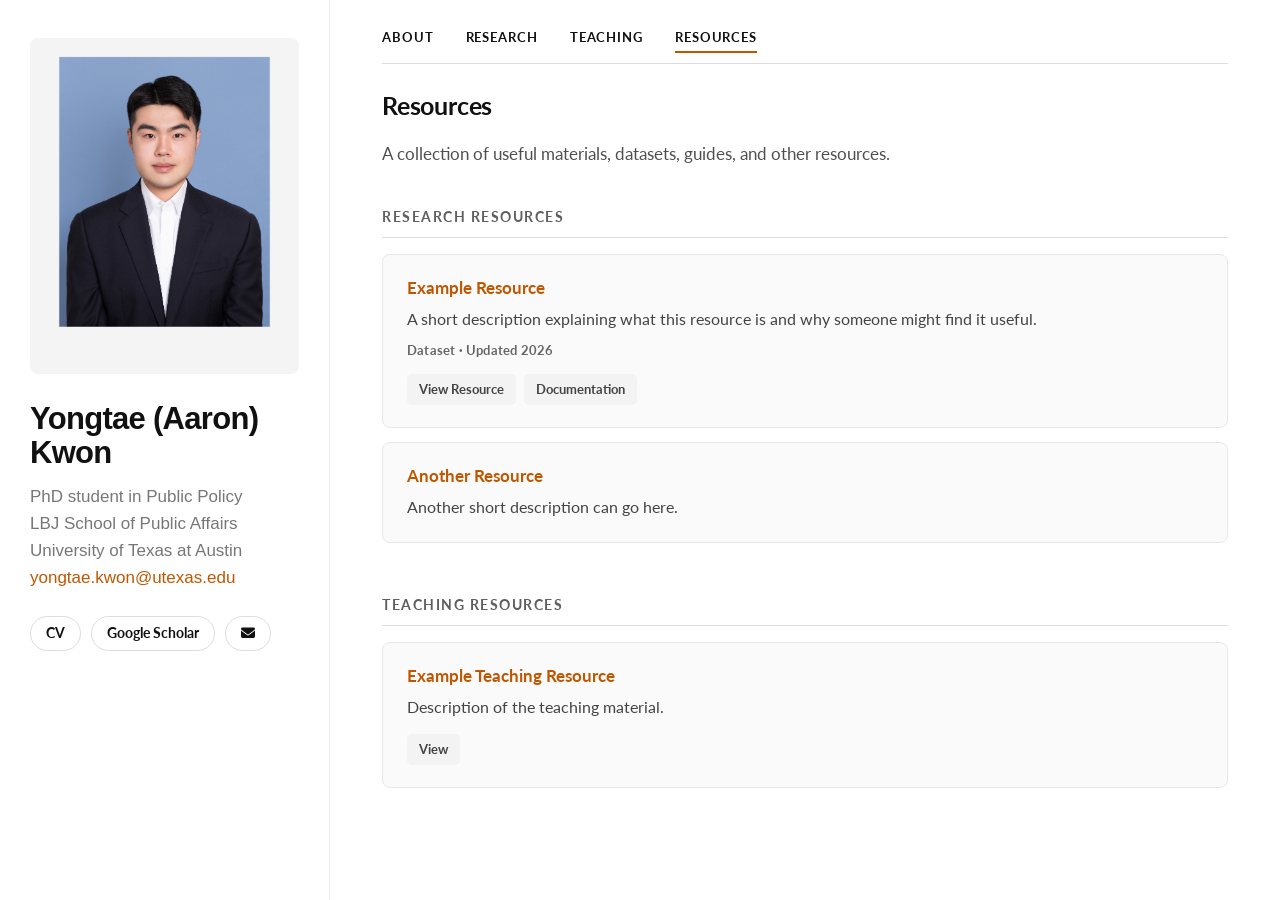
==== resources.html @ 686563e6 "Create resources.html" ====
<!DOCTYPE html>
<html lang="en">

<head>
  <meta charset="UTF-8" />
  <meta name="viewport" content="width=device-width, initial-scale=1.0" />
  <link
  rel="stylesheet"
  href="https://cdnjs.cloudflare.com/ajax/libs/font-awesome/6.5.2/css/all.min.css"
  />

  <link
    rel="icon"
    type="image/png"
    href="./assets/favicon.png"
  />

  <title>Yongtae (Aaron) Kwon</title>

  <link rel="stylesheet" href="style.css" />
</head>

<body>

  <main class="page">

    <!-- =====================================================
         LEFT PROFILE PANEL
    ====================================================== -->

    <header class="hero">

      <!-- Profile Photo -->

      <div class="photo-wrap">
        <img
          src="assets/profile2.png"
          alt="Profile photo"
          class="profile-photo"
        />
      </div>


      <!-- Intro / Credentials -->

      <div class="intro">

        <h1>
          Yongtae (Aaron) Kwon
        </h1>

        <p class="role">
          PhD student in Public Policy
        </p>

        <p class="institution">
          LBJ School of Public Affairs
        </p>

        <p class="institution">
          University of Texas at Austin
        </p>
        <p class="institution">
          <a href="mailto:yongtae.kwon@utexas.edu">yongtae.kwon@utexas.edu</a>    
        </p>



        <!-- Contact Buttons -->

        <div class="contact">

          <div class="contact-buttons">

            <a
              class="contact-button"
              href="assets/Yongtae_Kwon_CV.pdf"
              target="_blank"
              rel="noopener"
            >
              CV
            </a>

            <a
              class="contact-button"
              href="https://scholar.google.com/..."
              target="_blank"
              rel="noopener"
            >
              Google Scholar
            </a>

 <a
              class="contact-button"
              href="mailto:yongtae.kwon@utexas.edu"
              target="_blank"
              rel="noopener"
            >
         <i class="fa-solid fa-envelope"></i>
            </a>
          
            
          </div>

        </div>

      </div>

    </header>


    <!-- =====================================================
         RIGHT SCROLLABLE CONTENT PANEL — RESOURCES
    ====================================================== -->

    <div class="content-panel slate resources-slate">

      <nav class="nav">
        <a href="main.html#about">About</a>
        <a href="main.html#research">Research</a>
        <a href="main.html#teaching">Teaching</a>
        <a href="resources.html" aria-current="page">Resources</a>
      </nav>

      <section id="resources">

        <h2>Resources</h2>

        <p class="resources-intro">
          A collection of useful materials, datasets, guides, and other resources.
        </p>

        <!-- =========================================
             RESEARCH RESOURCES
        ========================================== -->

        <div class="resource-group">

          <h3 class="resource-group-title">
            Research Resources
          </h3>

          <ul class="resource-list">

            <!-- RESOURCE 1 -->
            <li class="resource-card">

              <h4 class="resource-title">
                <a href="#">
                  Example Resource
                </a>
              </h4>

              <p class="resource-description">
                A short description explaining what this resource is
                and why someone might find it useful.
              </p>

              <p class="resource-meta">
                Dataset · Updated 2026
              </p>

              <div class="resource-actions">
                <a class="resource-button" href="#">
                  View Resource
                </a>

                <a class="resource-button" href="#">
                  Documentation
                </a>
              </div>

            </li>

            <!-- RESOURCE 2 -->
            <li class="resource-card">

              <h4 class="resource-title">
                <a href="#">
                  Another Resource
                </a>
              </h4>

              <p class="resource-description">
                Another short description can go here.
              </p>

            </li>

          </ul>

        </div>

        <!-- =========================================
             TEACHING RESOURCES
        ========================================== -->

        <div class="resource-group">

          <h3 class="resource-group-title">
            Teaching Resources
          </h3>

          <ul class="resource-list">

            <!-- RESOURCE 1 -->
            <li class="resource-card">

              <h4 class="resource-title">
                <a href="#">
                  Example Teaching Resource
                </a>
              </h4>

              <p class="resource-description">
                Description of the teaching material.
              </p>

              <div class="resource-actions">
                <a class="resource-button" href="#">
                  View
                </a>
              </div>

            </li>

          </ul>

        </div>

      </section>

    </div>

  </main>

</body>

</html>
---- style.css ----
@import url('https://fonts.googleapis.com/css2?family=Lato:wght@400;700&display=swap');

:root {
  --text: #111111;
  --muted: #777777;
  --credential: #777777;

  --link: #BF5700;
  --link-soft: rgba(191, 87, 0, 0.08);

  --border: #dddddd;
  --bg: #ffffff;

  --research-line: #dedede;

  --sidebar-width: 330px;

  /* Teaching */
  --teaching-box: #f3f3f3;
  --teaching-box-text: #444444;
  --teaching-hover: #07182d;
  --teaching-line: #eeeeee;

  /* Resources */
  --resource-card-bg: #fafafa;
  --resource-card-border: #e7e7e7;
  --resource-meta: #666666;
}

/* =========================================================
   GLOBAL
========================================================= */

* {
  box-sizing: border-box;
}

html {
  scroll-behavior: smooth;
}

html,
body {
  margin: 0;
  width: 100%;
  height: 100%;
}

body {
  overflow: hidden;

  background: var(--bg);
  color: var(--text);

  font-family: "Lato", Arial, sans-serif;
  font-size: 18px;
  font-weight: 400;
  line-height: 1.45;
}

/* =========================================================
   MAIN TWO-COLUMN ARCHITECTURE
   Used by BOTH index.html and resources.html
========================================================= */

.page {
  display: grid;
  grid-template-columns: var(--sidebar-width) minmax(0, 1fr);

  width: 100%;
  max-width: 1280px;
  height: 100vh;

  margin: 0 auto;
  padding: 0;
}

/* =========================================================
   LEFT PROFILE PANEL
========================================================= */

.hero {
  display: flex;
  flex-direction: column;

  width: 100%;
  height: 100vh;

  padding: 38px 30px 40px;

  overflow-y: auto;

  border-right: 1px solid #eeeeee;

  background: #ffffff;
}

/* =========================================================
   PROFILE PHOTO
========================================================= */

.photo-wrap {
  width: 100%;
  max-width: 270px;

  aspect-ratio: 4 / 5;

  margin: 0 0 28px;

  padding: 0;

  overflow: hidden;

  border-radius: 8px;

  background: #f4f4f4;
}

.profile-photo {
  display: block;

  width: 100%;
  height: 100%;

  object-fit: cover;
  object-position: center top;

  border-radius: 8px;
}

/* =========================================================
   INTRO
========================================================= */

.intro {
  width: 100%;
}

/* =========================================================
   NAME
========================================================= */

h1 {
  margin: 0 0 17px;

  font-family:
    "Helvetica Neue",
    Helvetica,
    Arial,
    sans-serif;

  font-size: 31px;
  font-weight: 700;

  line-height: 1.08;

  letter-spacing: -0.7px;

  color: var(--text);
}

/* =========================================================
   CREDENTIALS
========================================================= */

.role,
.institution {
  margin: 0 0 4px;

  font-family:
    "Helvetica Neue",
    Helvetica,
    Arial,
    sans-serif;

  font-size: 17px;
  font-weight: 400;

  line-height: 1.35;

  color: var(--credential);
}

.institution:last-of-type {
  margin-bottom: 0;
}

/* =========================================================
   LEFT PANEL CONTACT / BUTTON AREA
========================================================= */

.contact {
  margin: 26px 0 0;

  font-family: "Lato", Arial, sans-serif;
}

/* =========================================================
   CONTACT BUTTONS
========================================================= */

.contact-buttons {
  display: flex;
  flex-direction: row;
  flex-wrap: wrap;
  align-items: center;

  gap: 10px;

  width: 100%;
  margin-top: 0;
}

.contact-button,
.contact-button:visited {
  display: inline-block;

  padding: 8px 15px;

  border: 1.5px solid var(--border);
  border-radius: 999px;

  background: #ffffff;

  color: var(--text) !important;

  font-family: "Lato", Arial, sans-serif;
  font-size: 14px;
  font-weight: 700;

  line-height: 1.2;

  text-decoration: none !important;

  cursor: pointer;

  transition:
    border-color 0.18s ease,
    background-color 0.18s ease,
    color 0.18s ease;
}

.contact-button:hover {
  border-color: var(--link);

  background: var(--link-soft);

  color: var(--link) !important;

  text-decoration: none !important;
}

.contact-button:focus-visible {
  outline: 2px solid var(--link);
  outline-offset: 3px;
}

.contact-button:active {
  border-color: var(--link);

  background: rgba(191, 87, 0, 0.12);

  color: var(--link) !important;
}

/* =========================================================
   GENERAL LINKS
========================================================= */

a,
a:visited,
a:active {
  color: var(--link);

  text-decoration: none;
}

a:hover {
  color: var(--link);

  text-decoration: underline;
}

/* =========================================================
   RIGHT CONTENT PANEL / SLATE
========================================================= */

.content-panel,
.slate {
  position: relative;

  min-width: 0;
  height: 100vh;

  overflow-y: auto;
  overflow-x: hidden;

  padding: 0 52px 80px;

  background: var(--bg);

  scroll-behavior: smooth;
}

/*
  Optional semantic class:
  <main class="content-panel slate home-slate">...</main>
  <main class="content-panel slate resources-slate">...</main>
*/

.home-slate,
.resources-slate {
  min-width: 0;
}

/* =========================================================
   STICKY NAVIGATION
========================================================= */

.nav {
  position: sticky;
  top: 0;
  z-index: 100;

  display: flex;
  align-items: center;
  flex-wrap: wrap;

  gap: 32px;

  margin: 0 0 26px;

  padding: 26px 0 10px;

  border-bottom: 1px solid var(--border);

  background: rgba(255, 255, 255, 0.96);

  backdrop-filter: blur(8px);

  font-family: "Lato", Arial, sans-serif;
}

.nav a,
.nav a:visited,
.nav a:active {
  position: relative;

  display: inline-block;

  padding: 5px 0 9px;

  color: var(--text) !important;

  font-family: "Lato", Arial, sans-serif;

  font-size: 13px;
  font-weight: 700;

  line-height: 1;

  letter-spacing: 0.9px;

  text-transform: uppercase;

  white-space: nowrap;

  text-decoration: none !important;
}

.nav a::after {
  content: "";

  position: absolute;

  left: 0;
  bottom: 0;

  width: 100%;
  height: 2px;

  background: var(--link);

  transform: scaleX(0);
  transform-origin: left center;

  transition: transform 0.18s ease;
}

.nav a:hover {
  color: var(--text) !important;

  text-decoration: none !important;
}

.nav a:hover::after,
.nav a:focus-visible::after,
.nav a[aria-current="page"]::after,
.nav a[aria-current="location"]::after {
  transform: scaleX(1);
}

.nav a:focus-visible {
  outline: none;
}

/* =========================================================
   ALL SECTIONS
========================================================= */

section {
  display: block;

  width: 100%;

  margin: 0 0 90px;

  padding: 0;

  font-family: "Lato", Arial, sans-serif;

  scroll-margin-top: 100px;
}

/* =========================================================
   SECTION HEADINGS
========================================================= */

section > h2,
h2 {
  width: 100%;

  margin: 0 0 28px;

  padding: 0;

  border: none;

  font-family: "Lato", Arial, sans-serif;

  font-size: 25px;
  font-weight: 700;

  line-height: 1.2;

  letter-spacing: -0.2px;

  color: var(--text);
}

h3 {
  font-family: "Lato", Arial, sans-serif;

  font-size: 18px;
  font-weight: 400;

  line-height: 1.35;

  margin: 0 0 4px;
}

/* =========================================================
   BIO
========================================================= */

#about {
  font-family: "Lato", Arial, sans-serif;
}

#about > p {
  max-width: 760px;
}

#about p:first-of-type {
  margin-top: 0;
}

/* =========================================================
   BIO GRID
========================================================= */

.bio-grid {
  display: grid;

  grid-template-columns: 0.85fr 1.15fr;

  gap: 58px;

  margin-top: 70px;
}

/* =========================================================
   BIO COLUMN HEADINGS
========================================================= */

.bio-heading {
  margin: 0 0 20px;

  font-family: "Lato", Arial, sans-serif;

  font-size: 14px;
  font-weight: 700;

  line-height: 1.2;

  letter-spacing: 1.5px;

  text-transform: uppercase;

  color: #5f5f5f;
}

/* =========================================================
   RESEARCH INTERESTS
========================================================= */

.bio-list {
  margin: 0;

  padding-left: 22px;
}

.bio-list li {
  margin-bottom: 13px;

  font-family: "Lato", Arial, sans-serif;

  font-size: 17px;
  font-weight: 400;

  line-height: 1.4;

  color: var(--text);
}

/* =========================================================
   EDUCATION
========================================================= */

.education-list {
  margin: 0;

  padding-left: 22px;
}

.education-list li {
  margin-bottom: 17px;

  font-family: "Lato", Arial, sans-serif;

  font-size: 17px;

  line-height: 1.35;

  color: var(--text);
}

.degree-line {
  margin-bottom: 4px;
}

.degree-line strong {
  font-weight: 700;
}

.school-line {
  color: #666666;

  font-size: 16px;

  line-height: 1.35;
}

/* =========================================================
   RESEARCH
========================================================= */

#research {
  font-family: "Lato", Arial, sans-serif;
}

/* =========================================================
   RESEARCH SUBSECTION TITLES
========================================================= */

.research-group-title {
  margin: 58px 0 0;

  padding-bottom: 11px;

  border-bottom: 1px solid var(--research-line);

  color: #5f5f5f;

  font-family: "Lato", Arial, sans-serif;

  font-size: 14px;
  font-weight: 700;

  line-height: 1.2;

  letter-spacing: 1.5px;

  text-transform: uppercase;
}

#research > h2 + .research-group-title {
  margin-top: 38px;
}

/* =========================================================
   RESEARCH LIST
========================================================= */

.research-list {
  width: 100%;

  margin: 0;

  padding: 0;

  border-top: none;
}

/* =========================================================
   RESEARCH ITEM
========================================================= */

.research-item {
  margin: 0;

  border: none;
  border-bottom: 1px solid var(--research-line);

  background: transparent;
}

.research-item > summary {
  list-style: none;
}

.research-item > summary::-webkit-details-marker {
  display: none;
}

/* =========================================================
   RESEARCH SUMMARY
========================================================= */

.research-summary {
  position: relative;

  display: block;

  width: 100%;

  padding: 23px 42px 23px 0;

  cursor: pointer;

  user-select: none;
}

/* =========================================================
   PAPER TITLE
========================================================= */

.research-title {
  margin: 0 0 9px;

  font-family: "Lato", Arial, sans-serif;

  font-size: 17px;
  font-weight: 700;

  line-height: 1.35;
}

.research-title a,
.research-title a:visited {
  color: var(--link);

  text-decoration: none;
}

.research-title a:hover {
  color: var(--link);

  text-decoration: underline;
  text-underline-offset: 3px;
}

/* =========================================================
   RESEARCH META
========================================================= */

.research-meta {
  display: flex;
  flex-wrap: wrap;

  align-items: baseline;

  gap: 0;

  margin: 0;

  color: #606060;

  font-family: "Lato", Arial, sans-serif;

  font-size: 15px;
  font-weight: 400;

  line-height: 1.5;
}

.research-journal {
  color: #555555;

  font-weight: 700;
}

.research-citation {
  color: #606060;

  font-weight: 400;
}

.research-authors {
  margin-left: 11px;

  color: #606060;

  font-weight: 400;
}

.research-year,
.research-separator {
  display: none;
}

/* =========================================================
   RESEARCH STATUS BADGE
========================================================= */

.research-status {
  display: inline-block;

  margin-left: 16px;
  padding: 5px 10px;

  border-radius: 5px;

  background: var(--link-soft);

  color: var(--link);

  font-family: "Lato", Arial, sans-serif;

  font-size: 12px;
  font-weight: 700;

  line-height: 1;

  letter-spacing: 1px;
  text-transform: uppercase;

  white-space: nowrap;

  vertical-align: middle;
}

/* =========================================================
   CHEVRON
========================================================= */

.research-summary::after {
  content: "";

  position: absolute;

  top: 50%;
  right: 6px;

  width: 10px;
  height: 10px;

  border-right: 2.5px solid var(--link);
  border-bottom: 2.5px solid var(--link);

  transform: translateY(-70%) rotate(45deg);

  transform-origin: center;

  transition: transform 0.18s ease;
}

.research-item[open] > .research-summary::after {
  transform: translateY(-25%) rotate(225deg);
}

/* =========================================================
   ABSTRACT
========================================================= */

.research-abstract {
  margin: 0 0 24px;

  padding: 5px 22px 4px;

  border-left: 3px solid #eeeeee;

  color: #333333;

  font-family: "Lato", Arial, sans-serif;

  font-size: 16px;
  font-weight: 400;

  line-height: 1.65;
}

.research-abstract-label {
  display: block;

  margin: 0 0 11px;

  color: #5d5d5d;

  font-size: 12px;
  font-weight: 700;

  line-height: 1;

  letter-spacing: 1.4px;

  text-transform: uppercase;
}

.research-abstract p {
  margin: 0;
}

/* =========================================================
   OPTIONAL RESEARCH LINKS
========================================================= */

.research-links {
  display: flex;
  flex-wrap: wrap;

  gap: 12px;

  margin-top: 14px;
}

.research-links a {
  color: var(--link);

  font-size: 14px;
  font-weight: 700;

  text-decoration: none;
}

.research-links a:hover {
  text-decoration: underline;
}

/* =========================================================
   TEACHING
========================================================= */

#teaching {
  font-family: "Lato", Arial, sans-serif;
}

.teaching-courses {
  width: 100%;

  margin: 0;
  padding: 0;

  border-top: 1px solid var(--teaching-line);
}

.teaching-course {
  display: grid;

  grid-template-columns: 165px minmax(0, 1fr);

  gap: 24px;

  padding: 28px 0;

  border-bottom: 1px solid var(--teaching-line);
}

/* =========================================================
   SEMESTER COLUMN
========================================================= */

.teaching-semesters {
  display: flex;
  flex-direction: column;

  gap: 9px;

  padding-right: 22px;

  border-right: 3px solid #eeeeee;
}

.semester-link,
.semester-link:visited {
  display: block;

  width: 100%;

  padding: 8px 12px;

  border-radius: 5px;

  background: var(--teaching-box);

  color: var(--teaching-box-text) !important;

  font-family: "Lato", Arial, sans-serif;

  font-size: 14px;
  font-weight: 700;

  line-height: 1.15;

  text-align: center;

  text-decoration: none !important;

  white-space: nowrap;

  transition:
    background-color 0.16s ease,
    color 0.16s ease;
}

.semester-link:hover {
  background: var(--teaching-hover);

  color: #ffffff !important;

  text-decoration: none !important;
}

.semester-link:focus-visible {
  outline: 2px solid var(--teaching-hover);
  outline-offset: 2px;
}

/* =========================================================
   COURSE INFORMATION
========================================================= */

.teaching-info {
  min-width: 0;

  padding: 2px 0 0;
}

.teaching-title {
  margin: 0 0 7px;

  color: var(--text);

  font-family: "Lato", Arial, sans-serif;

  font-size: 18px;
  font-weight: 700;

  line-height: 1.35;
}

.teaching-description {
  margin: 0;

  color: #4f4f4f;

  font-family: "Lato", Arial, sans-serif;

  font-size: 16px;
  font-weight: 400;

  line-height: 1.45;
}

.teaching-description a,
.teaching-description a:visited {
  color: inherit;

  text-decoration: underline;

  text-decoration-color: #aaaaaa;
  text-underline-offset: 3px;
}

.teaching-description a:hover {
  color: var(--link);

  text-decoration-color: var(--link);
}

/* =========================================================
   RESEARCH RESOURCE LINKS
   e.g. Pre-registration, Replication Code, Ungated Paper
========================================================= */

.research-resource-links {
  display: flex;
  flex-wrap: wrap;

  gap: 8px;

  margin-top: 18px;
}

.research-resource-link,
.research-resource-link:visited {
  display: inline-block;

  padding: 8px 12px;

  border-radius: 5px;

  background: var(--teaching-box);

  color: var(--teaching-box-text) !important;

  font-family: "Lato", Arial, sans-serif;
  font-size: 13px;
  font-weight: 700;

  line-height: 1.15;

  text-align: center;
  text-decoration: none !important;

  white-space: nowrap;

  transition:
    background-color 0.16s ease,
    color 0.16s ease;
}

.research-resource-link:hover {
  background: var(--teaching-hover);

  color: #ffffff !important;

  text-decoration: none !important;
}

.research-resource-link:focus-visible {
  outline: 2px solid var(--teaching-hover);
  outline-offset: 2px;
}

/* =========================================================
   RESOURCES SLATE
   Used on resources.html
========================================================= */

#resources {
  max-width: 860px;
}

.resources-intro {
  max-width: 760px;

  margin: -8px 0 42px;

  color: #4f4f4f;

  font-size: 17px;
  line-height: 1.6;
}

.resource-group {
  margin: 0 0 54px;
}

.resource-group-title {
  margin: 0 0 16px;

  padding-bottom: 11px;

  border-bottom: 1px solid var(--research-line);

  color: #5f5f5f;

  font-size: 14px;
  font-weight: 700;

  line-height: 1.2;

  letter-spacing: 1.5px;

  text-transform: uppercase;
}

.resource-list {
  display: grid;
  grid-template-columns: 1fr;

  gap: 14px;

  margin: 0;
  padding: 0;

  list-style: none;
}

.resource-card {
  padding: 22px 24px;

  border: 1px solid var(--resource-card-border);
  border-radius: 8px;

  background: var(--resource-card-bg);

  transition:
    border-color 0.16s ease,
    background-color 0.16s ease,
    transform 0.16s ease;
}

.resource-card:hover {
  border-color: #d2d2d2;

  background: #ffffff;

  transform: translateY(-1px);
}

.resource-title {
  margin: 0 0 7px;

  font-size: 17px;
  font-weight: 700;

  line-height: 1.35;
}

.resource-title a,
.resource-title a:visited {
  color: var(--link);

  text-decoration: none;
}

.resource-title a:hover {
  text-decoration: underline;
  text-underline-offset: 3px;
}

.resource-description {
  margin: 0;

  color: #444444;

  font-size: 16px;
  line-height: 1.55;
}

.resource-meta {
  margin: 10px 0 0;

  color: var(--resource-meta);

  font-size: 13px;
  font-weight: 700;

  line-height: 1.35;

  letter-spacing: 0.2px;
}

.resource-actions {
  display: flex;
  flex-wrap: wrap;

  gap: 8px;

  margin-top: 15px;
}

.resource-button,
.resource-button:visited {
  display: inline-block;

  padding: 8px 12px;

  border-radius: 5px;

  background: var(--teaching-box);

  color: var(--teaching-box-text) !important;

  font-size: 13px;
  font-weight: 700;

  line-height: 1.15;

  text-decoration: none !important;

  transition:
    background-color 0.16s ease,
    color 0.16s ease;
}

.resource-button:hover {
  background: var(--teaching-hover);

  color: #ffffff !important;

  text-decoration: none !important;
}

.resource-button:focus-visible {
  outline: 2px solid var(--teaching-hover);
  outline-offset: 2px;
}

/* =========================================================
   TABLET
========================================================= */

@media (max-width: 900px) {

  :root {
    --sidebar-width: 280px;
  }

  .hero {
    padding: 30px 22px;
  }

  .photo-wrap {
    max-width: 235px;
  }

  h1 {
    font-size: 27px;
  }

  .role,
  .institution {
    font-size: 15px;
  }

  .content-panel,
  .slate {
    padding-left: 34px;
    padding-right: 34px;
  }

  .nav {
    gap: 22px;
  }

  .bio-grid {
    grid-template-columns: 1fr;

    gap: 34px;
  }

  .teaching-course {
    grid-template-columns: 145px minmax(0, 1fr);

    gap: 20px;
  }

  .teaching-semesters {
    padding-right: 18px;
  }

  .semester-link {
    font-size: 13px;
  }
}

/* =========================================================
   MOBILE
========================================================= */

@media (max-width: 680px) {

  html,
  body {
    height: auto;
  }

  body {
    overflow: visible;
  }

  .page {
    display: block;

    width: 100%;
    height: auto;
  }

  .hero {
    width: 100%;
    height: auto;

    padding: 24px;

    overflow: visible;

    border-right: none;
    border-bottom: 1px solid var(--border);
  }

  .photo-wrap {
    width: 220px;
    max-width: 100%;

    margin-bottom: 24px;
  }

  h1 {
    font-size: 27px;
  }

  .role,
  .institution {
    font-size: 15px;
  }

  .contact-buttons {
    flex-direction: row;
    flex-wrap: wrap;
  }

  .contact-button {
    font-size: 13px;

    padding: 8px 13px;
  }

  .content-panel,
  .slate {
    height: auto;

    overflow: visible;

    padding: 0 24px 60px;
  }

  .nav {
    top: 0;

    gap: 18px;

    margin-bottom: 38px;

    padding: 17px 0 12px;
  }

  .nav a {
    font-size: 12px;

    letter-spacing: 0.6px;
  }

  section {
    margin-bottom: 70px;

    scroll-margin-top: 75px;
  }

  section > h2,
  h2 {
    font-size: 23px;
  }

  .bio-grid {
    grid-template-columns: 1fr;

    gap: 34px;

    margin-top: 50px;
  }

  .bio-heading {
    font-size: 13px;
  }

  .bio-list li,
  .education-list li {
    font-size: 16px;
  }

  .school-line {
    font-size: 15px;
  }

  .research-group-title {
    margin-top: 42px;

    font-size: 13px;

    letter-spacing: 1.3px;
  }

  #research > h2 + .research-group-title {
    margin-top: 30px;
  }

  .research-summary {
    padding: 18px 32px 18px 0;
  }

  .research-title {
    font-size: 16px;
  }

  .research-meta {
    display: block;

    font-size: 14px;
  }

  .research-authors {
    display: block;

    margin-left: 0;
    margin-top: 3px;
  }

  .research-status {
    margin-left: 0;
    margin-top: 8px;
  }

  .research-abstract {
    padding: 4px 12px 3px 15px;

    font-size: 15px;
  }

  .teaching-course {
    display: block;

    padding: 24px 0;
  }

  .teaching-semesters {
    flex-direction: row;
    flex-wrap: wrap;

    gap: 8px;

    margin-bottom: 18px;
    padding-right: 0;
    padding-bottom: 18px;

    border-right: none;
    border-bottom: 2px solid #eeeeee;
  }

  .semester-link,
  .semester-link:visited {
    width: auto;

    min-width: 110px;

    padding: 8px 12px;

    font-size: 13px;
  }

  .teaching-info {
    padding-top: 0;
  }

  .teaching-title {
    font-size: 17px;
  }

  .teaching-description {
    font-size: 15px;
  }

  /* Resources */

  .resources-intro {
    margin-bottom: 32px;

    font-size: 16px;
  }

  .resource-group {
    margin-bottom: 44px;
  }

  .resource-group-title {
    font-size: 13px;

    letter-spacing: 1.3px;
  }

  .resource-card {
    padding: 19px 18px;
  }

  .resource-title {
    font-size: 16px;
  }

  .resource-description {
    font-size: 15px;
  }
}
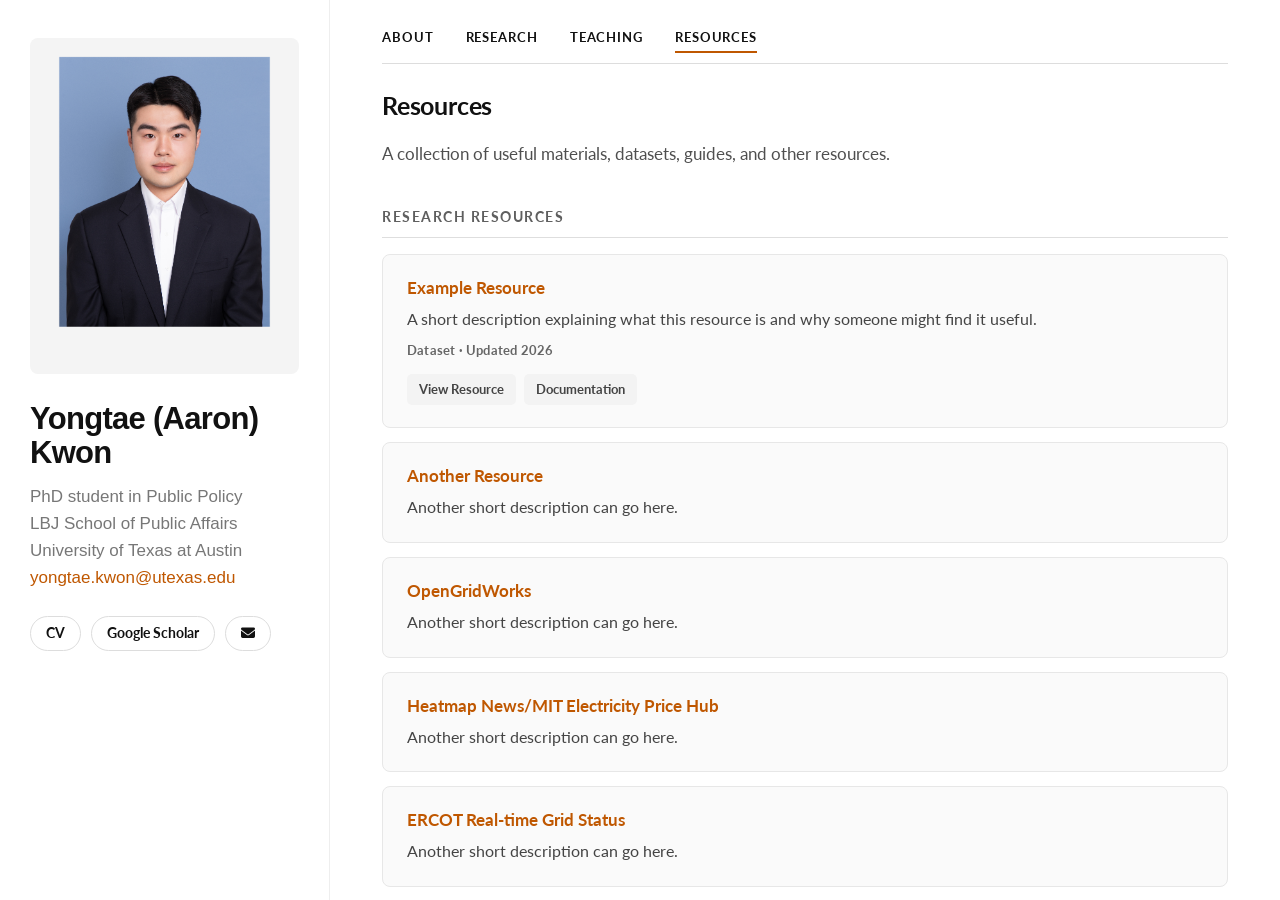
==== commit f94b6d89: "Update resources.html" ====
--- a/resources.html
+++ b/resources.html
@@ -186,7 +186,70 @@
               </p>
 
             </li>
-
+            
+            <!-- RESOURCE XX -->
+            <li class="resource-card">
+              <h4 class="resource-title">
+                  <a href="https://opengridworks.com/">
+                  OpenGridWorks
+                  </a>
+              </h4>
+              <p class="resource-description">
+                Another short description can go here.
+              </p>
+            </li>
+
+            <!-- RESOURCE XX -->
+            <li class="resource-card">
+              <h4 class="resource-title">
+                  <a href="https://electricity.heatmap.news">
+                  Heatmap News/MIT Electricity Price Hub
+                  </a>
+              </h4>
+              <p class="resource-description">
+                Another short description can go here.
+              </p>
+            </li>
+
+            <!-- RESOURCE XX -->
+            <li class="resource-card">
+              <h4 class="resource-title">
+                  <a href="https://www.ercot.com">
+                  ERCOT Real-time Grid Status
+                  </a>
+              </h4>
+              <p class="resource-description">
+                Another short description can go here.
+              </p>
+            </li>
+
+            <!-- RESOURCE XX -->
+            <li class="resource-card">
+              <h4 class="resource-title">
+                  <a href="https://usenergydata.org">
+                  US Energy Data 
+                  </a>
+              </h4>
+              <p class="resource-description">
+                 Institute for Progress and Arnold Ventures
+              </p>
+            </li>
+
+            <!-- RESOURCE XX -->
+            <li class="resource-card">
+              <h4 class="resource-title">
+                  <a href="https://store.steampowered.com/app/2429930/Power_Network_Tycoon/">
+                  Power Network Tycoon
+                  </a>
+              </h4>
+              <p class="resource-description">
+                 ..
+              </p>
+            </li>
+
+
+
+            
           </ul>
 
         </div>
